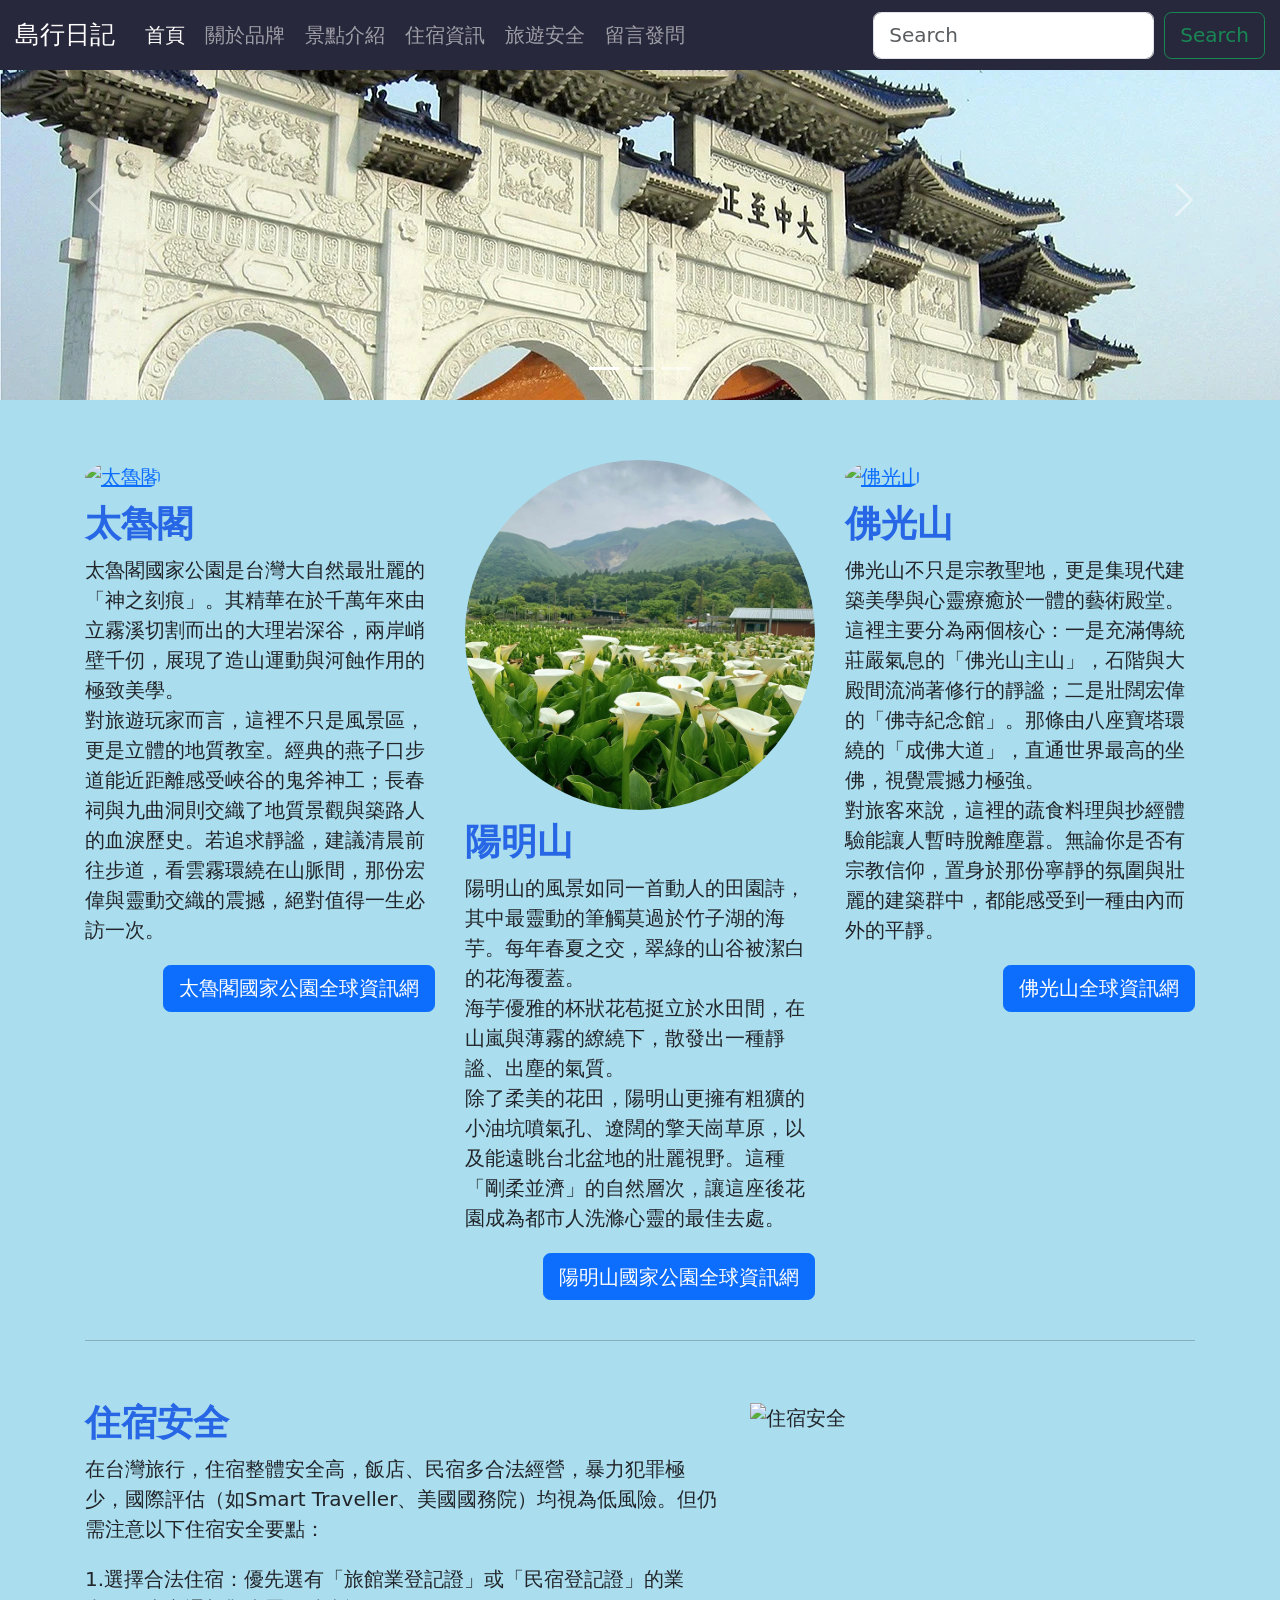
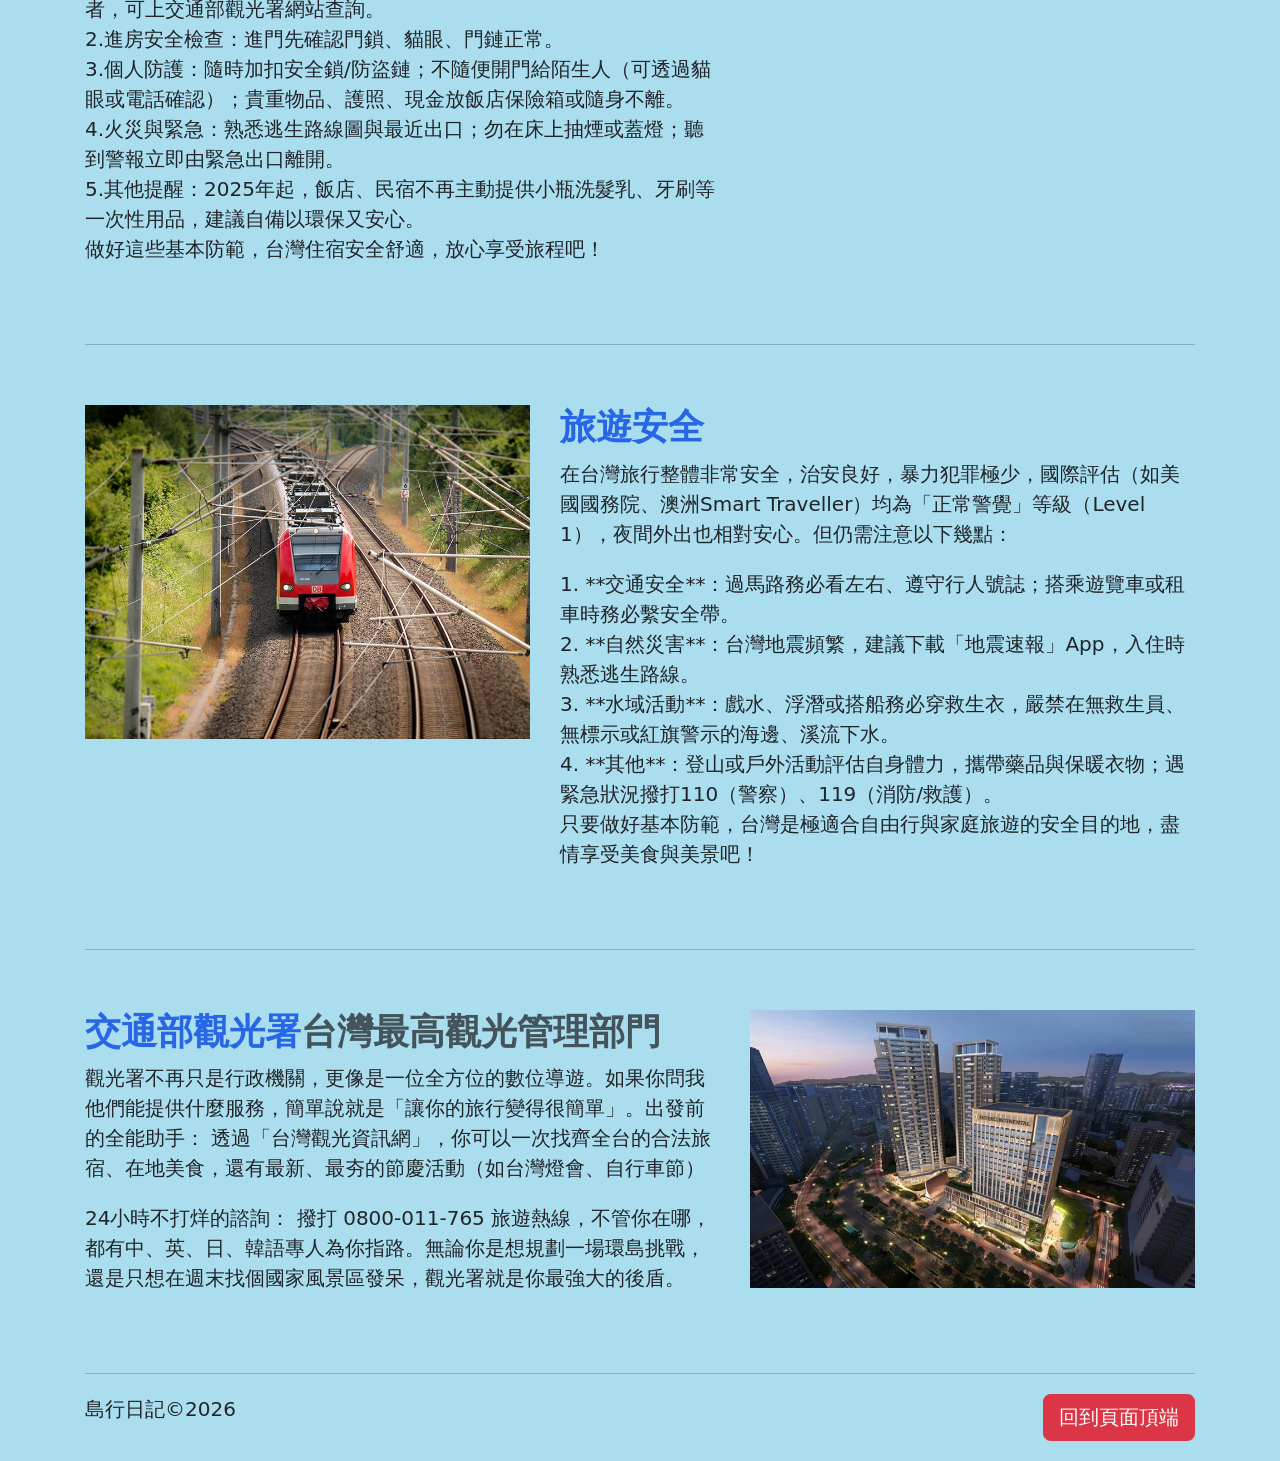
==== index.html @ 9c7a5f28 "Add files via upload" ====
<!-- 宣告網頁文件是HTML5格式 -->
<!doctype html>
<!-- 網頁所屬地區的語言 -->
<html lang="zh-Hant-TW">
  <!-- 檔頭、SEO/GEO/AEO   -->
  <head>
    <!-- 文字編碼 -->
    <meta charset="utf-8">
    <!-- RWD響應式網站 -->
    <meta name="viewport" content="width=device-width, initial-scale=1">
    <!-- 網站作者(擁有者)、品牌名稱 -->
    <meta name="author" content="島行日記">
    <!-- 網頁描述、網頁內容濃縮、可透過ChatGPT協助完成 -->
    <meta name="description" content="島行日記帶您探索台灣。不論是陽明山海芋季住宿、平溪放天燈文化，還是太魯閣壯麗峽谷與彰化八卦山大佛，我們提供最完整的在地旅遊指引與安全規範。">
    <!-- 網頁編輯器 -->
    <meta name="generator" content="Visual Studio Code">
    <!-- 網頁關鍵字、網頁內容提取、可透過ChatGPT協助提取 -->
    <meta name="keywords" content="島行日記, 台灣旅遊, 陽明山住宿, 放天燈, 太魯閣, 八卦山大佛, 台灣景點推薦, 住宿安全, 台灣自由行">
    <!-- favicon品牌Logo -->
    <link rel="shortcut icon" href="/favicon.ico" type="image/x-icon">
    <link rel="icon" href="/favicon.ico" type="image/x-icon">
    <!-- 網頁標題、包含網站名稱和網頁名稱 -->
    <title>島行日記-首頁</title>
    <!-- Bootstrap雲端CSS外部檔 -->
    <link href="https://cdn.jsdelivr.net/npm/bootstrap@5.3.8/dist/css/bootstrap.min.css" rel="stylesheet" integrity="sha384-sRIl4kxILFvY47J16cr9ZwB07vP4J8+LH7qKQnuqkuIAvNWLzeN8tE5YBujZqJLB" crossorigin="anonymous">
    <!-- 自訂的CSS -->
    <link rel="stylesheet" href="css/custom.css">
    <!-- GA追蹤碼 -->
    <!-- Google tag (gtag.js) -->
    <script async src="https://www.googletagmanager.com/gtag/js?id=G-ZQ7512QR5M"></script>
    <script>
      window.dataLayer = window.dataLayer || [];
      function gtag(){dataLayer.push(arguments);}
      gtag('js', new Date());

      gtag('config', 'G-ZQ7512QR5M');
    </script>
  </head>
  <!-- 網頁本文 -->
  <body class="bg-clolr-blue">
     <header class="fixed-top">
      <nav class="navbar navbar-expand-lg bg-dark navbar-dark">
        <div class="container-fluid">
          <a class="navbar-brand" href="index.html">島行日記</a>
          <button class="navbar-toggler" type="button" data-bs-toggle="collapse" data-bs-target="#navbarSupportedContent" aria-controls="navbarSupportedContent" aria-expanded="false" aria-label="Toggle navigation">
            <span class="navbar-toggler-icon"></span>
          </button>
          <div class="collapse navbar-collapse" id="navbarSupportedContent">
            <ul class="navbar-nav me-auto mb-2 mb-lg-0">
              <li class="nav-item">
                <a class="nav-link active" aria-current="page" href="index.html">首頁</a>
              </li>
              <li class="nav-item">
                <a class="nav-link" href="about.html">關於品牌</a>
              </li>
              <li class="nav-item">
                <a class="nav-link" href="viewpoint.html">景點介紹</a>
              </li>
              <li class="nav-item">
                <a class="nav-link" href="infor.html">住宿資訊</a>
              </li>
              <li class="nav-item">
                <a class="nav-link" href="safe.html">旅遊安全</a>
              </li>
              <li class="nav-item">
                <a class="nav-link" href="https://toolkit.url.com.tw/bbs/index.php?email=bbs@trial-162248.url.tw" target="_blank">留言發問</a>
              </li>
            </ul>
            <form class="d-flex" role="search">
              <input class="form-control me-2" type="search" placeholder="Search" aria-label="Search"/>
              <button class="btn btn-outline-success" type="submit">Search</button>
            </form>
          </div>
        </div>
      </nav>      
     </header>
     <main>
      <!-- 輪播圖外層 -->
      <div id="carouselExampleIndicators" class="carousel slide">
        <!-- 指示器 -->
          <div class="carousel-indicators">
            <button type="button" data-bs-target="#carouselExampleIndicators" data-bs-slide-to="0" class="active" aria-current="true" aria-label="Slide 1"></button>
            <button type="button" data-bs-target="#carouselExampleIndicators" data-bs-slide-to="1" aria-label="Slide 2"></button>
            <button type="button" data-bs-target="#carouselExampleIndicators" data-bs-slide-to="2" aria-label="Slide 3"></button>
          </div>
          <!-- 輪播圖片 -->
          <div class="carousel-inner">
            <div class="carousel-item active">
              <img src="images/index/CKS-Memorial-Hall.webp" class="d-block w-100" alt="藍瓦白牆的中正紀念堂牌樓宏偉莊嚴，雕刻細緻典雅，屋簷層層相疊，展現傳統中式建築之美，象徵歷史文化與紀念意義。" title="藍瓦白牆的中正紀念堂牌樓宏偉莊嚴，雕刻細緻典雅，屋簷層層相疊，展現傳統中式建築之美，象徵歷史文化與紀念意義。" aria-label="中正紀念堂">
            </div>
            <div class="carousel-item">
              <img src="images/index/food.webp" class="d-block w-100" alt="木板上擺著香脆夾餅，旁有青檸與多款醬料，後方放著兩瓶Tabasco辣椒醬，畫面色彩濃郁，營造出美味誘人的餐桌氛圍。" title="木板上擺著香脆夾餅，旁有青檸與多款醬料，後方放著兩瓶Tabasco辣椒醬，畫面色彩濃郁，營造出美味誘人的餐桌氛圍。" aria-label="台灣美食">
            </div>
            <div class="carousel-item">
              <img src="images/index/sunmoonlake.webp" class="d-block w-100" alt="湖面平靜倒映青山，碼頭停泊多艘遊船，遊客準備搭船遊湖，右側涼亭臨水而立，景色悠閒宜人，呈現日月潭寧靜秀麗的湖畔風光。" title="湖面平靜倒映青山，碼頭停泊多艘遊船，遊客準備搭船遊湖，右側涼亭臨水而立，景色悠閒宜人，呈現日月潭寧靜秀麗的湖畔風光。" aria-label="日月潭">
            </div>
          </div>
          <!-- 控制器 -->
          <button class="carousel-control-prev" type="button" data-bs-target="#carouselExampleIndicators" data-bs-slide="prev">
            <span class="carousel-control-prev-icon" aria-hidden="true"></span>
            <span class="visually-hidden">Previous</span>
          </button>
          <button class="carousel-control-next" type="button" data-bs-target="#carouselExampleIndicators" data-bs-slide="next">
            <span class="carousel-control-next-icon" aria-hidden="true"></span>
            <span class="visually-hidden">Next</span>
          </button>
      </div>
      <div class="container">
        <div class="row">
          <div class="col-lg-4 order-md-1 mt-5">
            <a href="https://www.ymsnp.gov.tw/ch" target="_blank"><img src="images/index/CallaLily.webp" class="rounded-circle w-100" alt="陽明山海芋" title="陽明山海芋" aria-label="陽明山海芋"></a>
            <div class="card-body">
              <h2 class="mt-2">陽明山</h2>
              <p class="card-text">陽明山的風景如同一首動人的田園詩，其中最靈動的筆觸莫過於竹子湖的海芋。每年春夏之交，翠綠的山谷被潔白的花海覆蓋。<br>海芋優雅的杯狀花苞挺立於水田間，在山嵐與薄霧的繚繞下，散發出一種靜謐、出塵的氣質。<br>除了柔美的花田，陽明山更擁有粗獷的小油坑噴氣孔、遼闊的擎天崗草原，以及能遠眺台北盆地的壯麗視野。這種「剛柔並濟」的自然層次，讓這座後花園成為都市人洗滌心靈的最佳去處。</p>
              <p class="text-end"><a href="https://www.ymsnp.gov.tw/ch" target="_blank" class="btn btn-primary" role="button">陽明山國家公園全球資訊網</a></p>
            </div>
          </div>
          <div class="col-lg-4 order-md-0 mt-5">
            <a href="https://www.taroko.gov.tw/ch" target="_blank"><img src="images/index/Taroko.webp" class="rounded-circle w-100" alt="太魯閣" title="太魯閣" aria-label="太魯閣"></a>
            <div class="card-body">
              <h2 class="mt-2">太魯閣</h2>
              <p class="card-text">太魯閣國家公園是台灣大自然最壯麗的「神之刻痕」。其精華在於千萬年來由立霧溪切割而出的大理岩深谷，兩岸峭壁千仞，展現了造山運動與河蝕作用的極致美學。<br>對旅遊玩家而言，這裡不只是風景區，更是立體的地質教室。經典的燕子口步道能近距離感受峽谷的鬼斧神工；長春祠與九曲洞則交織了地質景觀與築路人的血淚歷史。若追求靜謐，建議清晨前往步道，看雲霧環繞在山脈間，那份宏偉與靈動交織的震撼，絕對值得一生必訪一次。</p>
              <p class="text-end"><a href="https://www.taroko.gov.tw/ch" target="_blank" class="btn btn-primary" role="button">太魯閣國家公園全球資訊網</a></p>
            </div>
          </div>
          <div class="col-lg-4 order-md-2 mt-5">
            <a href="https://www.fgs.org.tw/" target="_blank"><img src="images/index/FoGuangShan.webp" class="rounded-circle w-100" alt="佛光山" title="佛光山" aria-label="佛光山"></a>
            <div class="card-body">
              <h2 class="mt-2">佛光山</h2>
              <p class="card-text">佛光山不只是宗教聖地，更是集現代建築美學與心靈療癒於一體的藝術殿堂。這裡主要分為兩個核心：一是充滿傳統莊嚴氣息的「佛光山主山」，石階與大殿間流淌著修行的靜謐；二是壯闊宏偉的「佛寺紀念館」。那條由八座寶塔環繞的「成佛大道」，直通世界最高的坐佛，視覺震撼力極強。<br>對旅客來說，這裡的蔬食料理與抄經體驗能讓人暫時脫離塵囂。無論你是否有宗教信仰，置身於那份寧靜的氛圍與壯麗的建築群中，都能感受到一種由內而外的平靜。</p>
              <p class="text-end"><a href="https://www.fgs.org.tw/" target="_blank" class="btn btn-primary" role="button">佛光山全球資訊網</a></p>
            </div>
          </div>
        </div>
        <hr>
        <div class="row my-5">
         <div class="col-md-7 ">
            <h2>住宿安全<span class="text-muted"></span></h2>
            <p>在台灣旅行，住宿整體安全高，飯店、民宿多合法經營，暴力犯罪極少，國際評估（如Smart Traveller、美國國務院）均視為低風險。但仍需注意以下住宿安全要點：</p>
            <p>1.選擇合法住宿：優先選有「旅館業登記證」或「民宿登記證」的業者，可上交通部觀光署網站查詢。<br>2.進房安全檢查：進門先確認門鎖、貓眼、門鏈正常。<br>3.個人防護：隨時加扣安全鎖/防盜鏈；不隨便開門給陌生人（可透過貓眼或電話確認）；貴重物品、護照、現金放飯店保險箱或隨身不離。<br>4.火災與緊急：熟悉逃生路線圖與最近出口；勿在床上抽煙或蓋燈；聽到警報立即由緊急出口離開。<br>5.其他提醒：2025年起，飯店、民宿不再主動提供小瓶洗髮乳、牙刷等一次性用品，建議自備以環保又安心。<br>做好這些基本防範，台灣住宿安全舒適，放心享受旅程吧！</p>
         </div>
         <div class="col-md-5">
            <img src="images/index/room.webp" class="img-fluid mx-auto" alt="住宿安全" title="住宿安全" aria-label="住宿安全">
         </div>
        </div>
        <hr>
        <div class="row my-5">
         <div class="col-md-7 order-md-1">
            <h2>旅遊安全<span class="text-muted"></span></h2>
            <p>在台灣旅行整體非常安全，治安良好，暴力犯罪極少，國際評估（如美國國務院、澳洲Smart Traveller）均為「正常警覺」等級（Level 1），夜間外出也相對安心。但仍需注意以下幾點：</p>
            <p>1. **交通安全**：過馬路務必看左右、遵守行人號誌；搭乘遊覽車或租車時務必繫安全帶。<br>2. **自然災害**：台灣地震頻繁，建議下載「地震速報」App，入住時熟悉逃生路線。<br>3. **水域活動**：戲水、浮潛或搭船務必穿救生衣，嚴禁在無救生員、無標示或紅旗警示的海邊、溪流下水。<br>4. **其他**：登山或戶外活動評估自身體力，攜帶藥品與保暖衣物；遇緊急狀況撥打110（警察）、119（消防/救護）。<br>只要做好基本防範，台灣是極適合自由行與家庭旅遊的安全目的地，盡情享受美食與美景吧！</p>
         </div>
         <div class="col-md-5 order-md-0">
            <img src="images/index/trffic.webp" class="img-fluid mx-auto" alt="行駛中的火車" title="行駛中的火車" aria-label="行駛中的火車">
         </div>
        </div>
        <hr>
        <div class="row my-5">
         <div class="col-md-7">
            <h2>交通部觀光署<span class="text-muted">台灣最高觀光管理部門</span></h2>
            <p>觀光署不再只是行政機關，更像是一位全方位的數位導遊。如果你問我他們能提供什麼服務，簡單說就是「讓你的旅行變得很簡單」。出發前的全能助手： 透過「台灣觀光資訊網」，你可以一次找齊全台的合法旅宿、在地美食，還有最新、最夯的節慶活動（如台灣燈會、自行車節）</p>
            <p>24小時不打烊的諮詢： 撥打 0800-011-765 旅遊熱線，不管你在哪，都有中、英、日、韓語專人為你指路。無論你是想規劃一場環島挑戰，還是只想在週末找個國家風景區發呆，觀光署就是你最強大的後盾。</p>
         </div>
         <div class="col-md-5">
            <img src="images/index/InterContinental Taichung.webp" class="img-fluid mx-auto" alt="交通部觀光署" title="交通部觀光署" aria-label="交通部觀光署">
         </div>
        </div>
        <hr>
      </div>
      <footer class="container">
        <p class="float-end"><a href="#top" class="btn btn-danger">回到頁面頂端</a></p>
        <p>島行日記&copy;2026</p>
      </footer>
     </main>
    <!-- Bootstrap雲端JS外部檔 -->
    <script src="https://cdn.jsdelivr.net/npm/bootstrap@5.3.8/dist/js/bootstrap.bundle.min.js" integrity="sha384-FKyoEForCGlyvwx9Hj09JcYn3nv7wiPVlz7YYwJrWVcXK/BmnVDxM+D2scQbITxI" crossorigin="anonymous"></script>
  </body>
</html>
---- css/custom.css ----
:root,
[data-bs-theme=dark]{--bs-dark-rgb: 40, 40, 60;}

/* 利用根元素作為標籤選取器,改變整體頁面的文字大小 */
body {background: #aaddee;}

html {font-size: 20px;}

/* 標題一級的文字大小 */
h1{font-size: 2rem}
/* 標題二級的文字設定,選取器是標籤,影響整體 */
h2{font-size: 1.8rem;font-weight: 800;color: rgb(39, 102, 229);}
/* 選取器識類別,影響個別,需要手動套用 */
.h2-custom-pink {font-size: 3rem;font-weight: 800; color: rgb(255, 0,195);}

/* 駝峰式命名，與其他CSS衝突 */
.iconsTitle{
    font-size: 2rem !important;
    color: rgb(39, 102, 229);
    vertical-align: text-bottom;
}

/* li{color: green;} */

/* 單獨針對項目/編號清單的符號色彩,優化前 
ul li::marker{color: #ff8800;}
ol li::marker{color: #ff8800;}*/

/* 單獨針對項目/編號清單的符號色彩,優化後方式一 
ul li::marker,ol li::marker{color: #ff8800;}*/
 
/* 單獨針對項目/編號清單的符號色彩,優化後方式一 */
li::marker{color: #ff8800;}

/* ChatGPT:旅遊安全頁面的旅遊警示的四個等級文字色彩 */
.text-muted{
    color: #666666;/* 灰色,表示次要、輕微的資訊 */
}
.text-warning{
    color: #ffdd00;/* 黃色,表示提醒、警示 */
}
.text-alert{
    color: #ff8800;/* 橙色,表示注意或強調 */
}
.text-danger{
    color: #cc0000;/* 紅色，表示錯誤、危險 */
}

/* 保留card類別,新增樣式拿掉邊框 */
.card-no-border{
    border: none;
    background: none;
}

/* 字體樣式粗細,100-900 */
/* 類別:個別套用 */
.text-boldest{
    font-weight: 900;
}
/* 複合:整體套用 */
#notes h5{
    font-weight: 900;
}

.imgCut{
     width: 100%;/*原圖尺寸、父層寬度 */
    height: 500px;
    clip:rect(0px,0px,290px,0px);
    object-fit: cover;
}
.textIndent{
     text-indent: 2rem;/*文字首行縮排 */
}
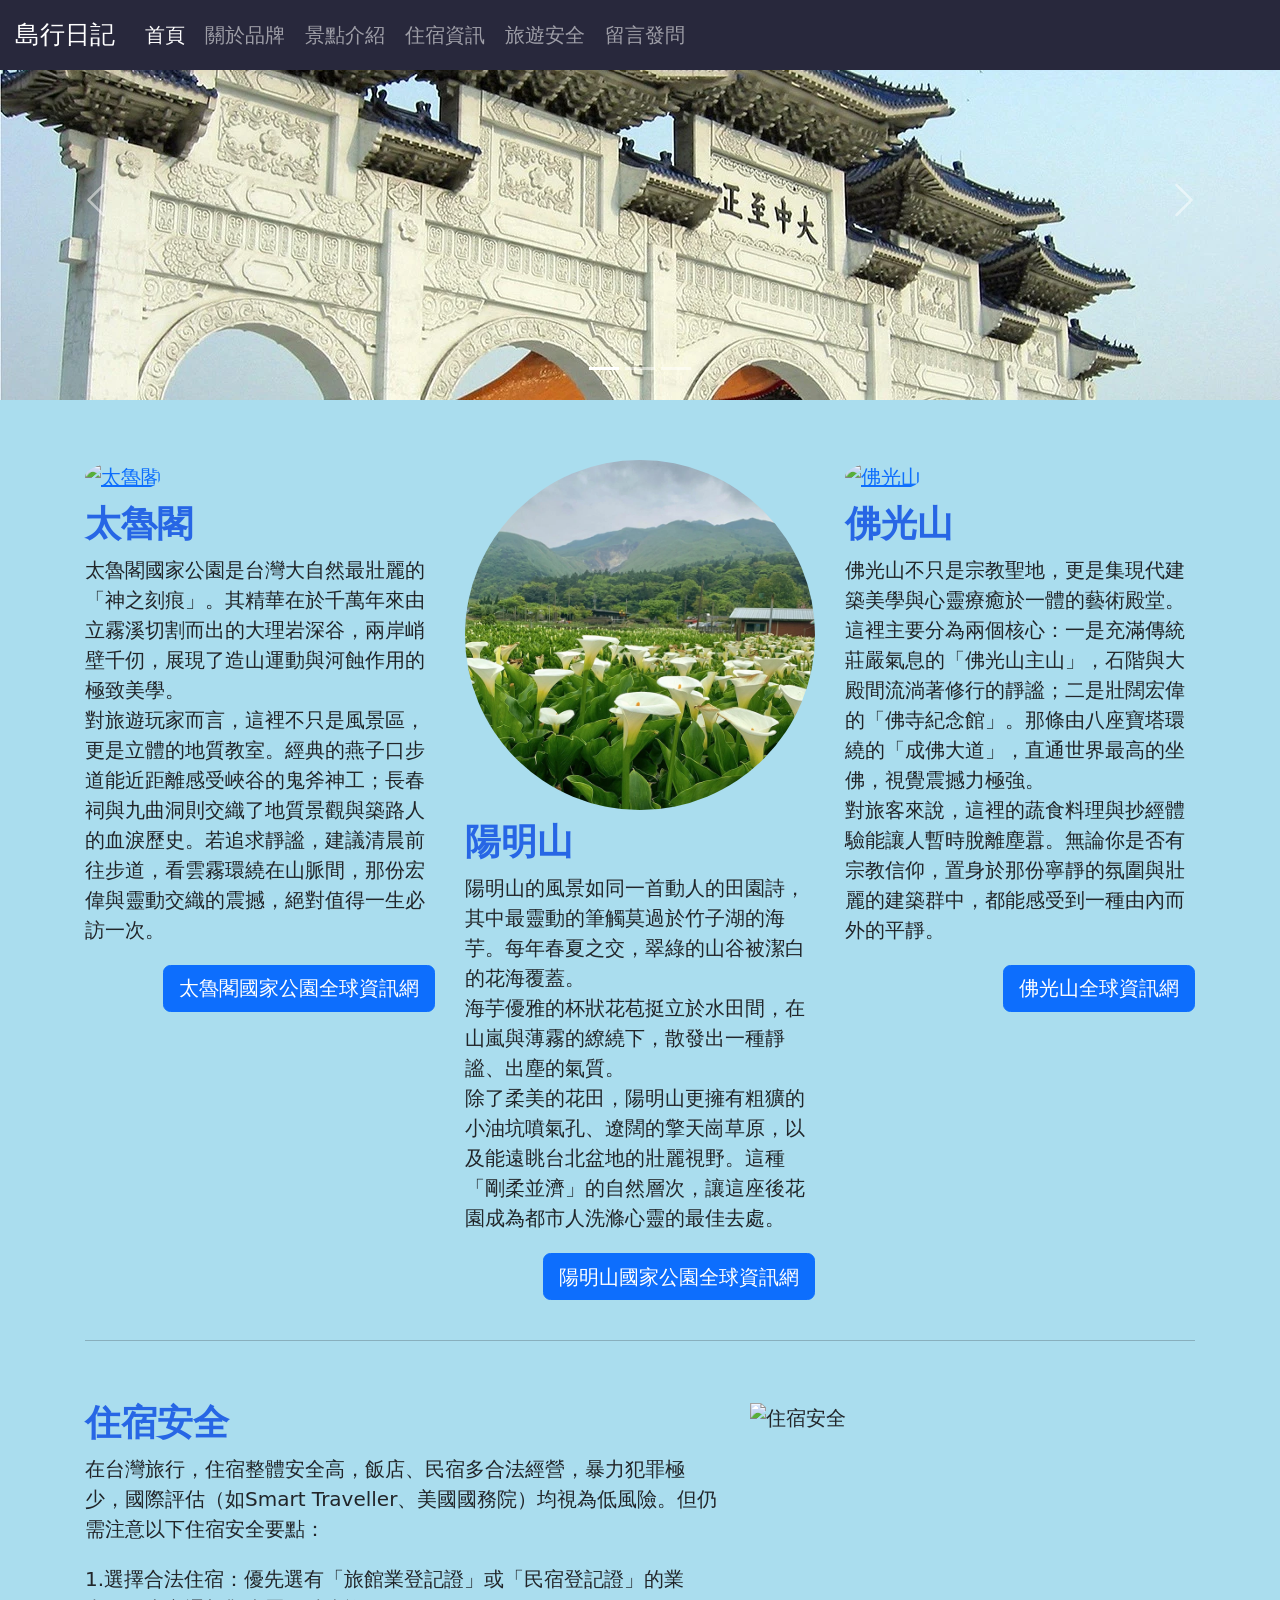
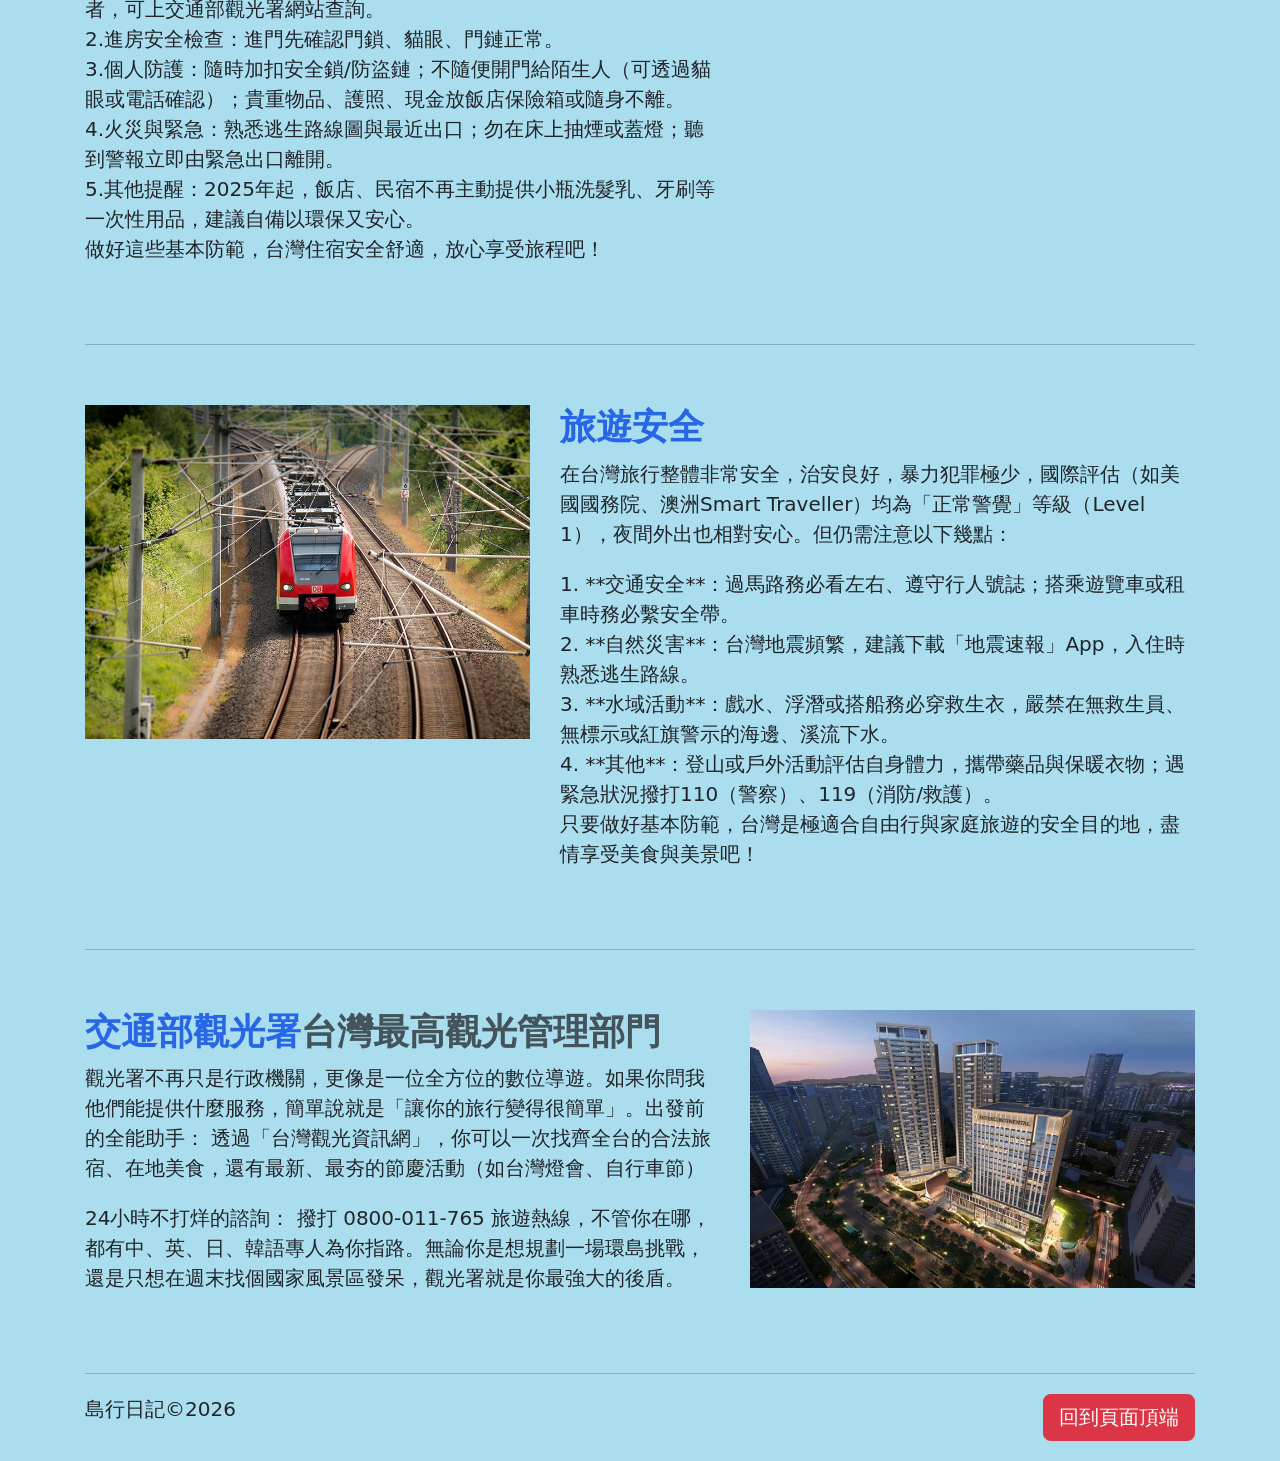
==== commit 61ca3658: "Update index.html" ====
--- a/index.html
+++ b/index.html
@@ -66,10 +66,9 @@
                 <a class="nav-link" href="https://toolkit.url.com.tw/bbs/index.php?email=bbs@trial-162248.url.tw" target="_blank">留言發問</a>
               </li>
             </ul>
-            <form class="d-flex" role="search">
-              <input class="form-control me-2" type="search" placeholder="Search" aria-label="Search"/>
-              <button class="btn btn-outline-success" type="submit">Search</button>
-            </form>
+            <script async src="https://cse.google.com/cse.js?cx=401ed8e2b3f2141e5">
+            </script>
+            <div class="gcse-search"></div>
           </div>
         </div>
       </nav>      
@@ -175,4 +174,4 @@
     <!-- Bootstrap雲端JS外部檔 -->
     <script src="https://cdn.jsdelivr.net/npm/bootstrap@5.3.8/dist/js/bootstrap.bundle.min.js" integrity="sha384-FKyoEForCGlyvwx9Hj09JcYn3nv7wiPVlz7YYwJrWVcXK/BmnVDxM+D2scQbITxI" crossorigin="anonymous"></script>
   </body>
-</html>+</html>
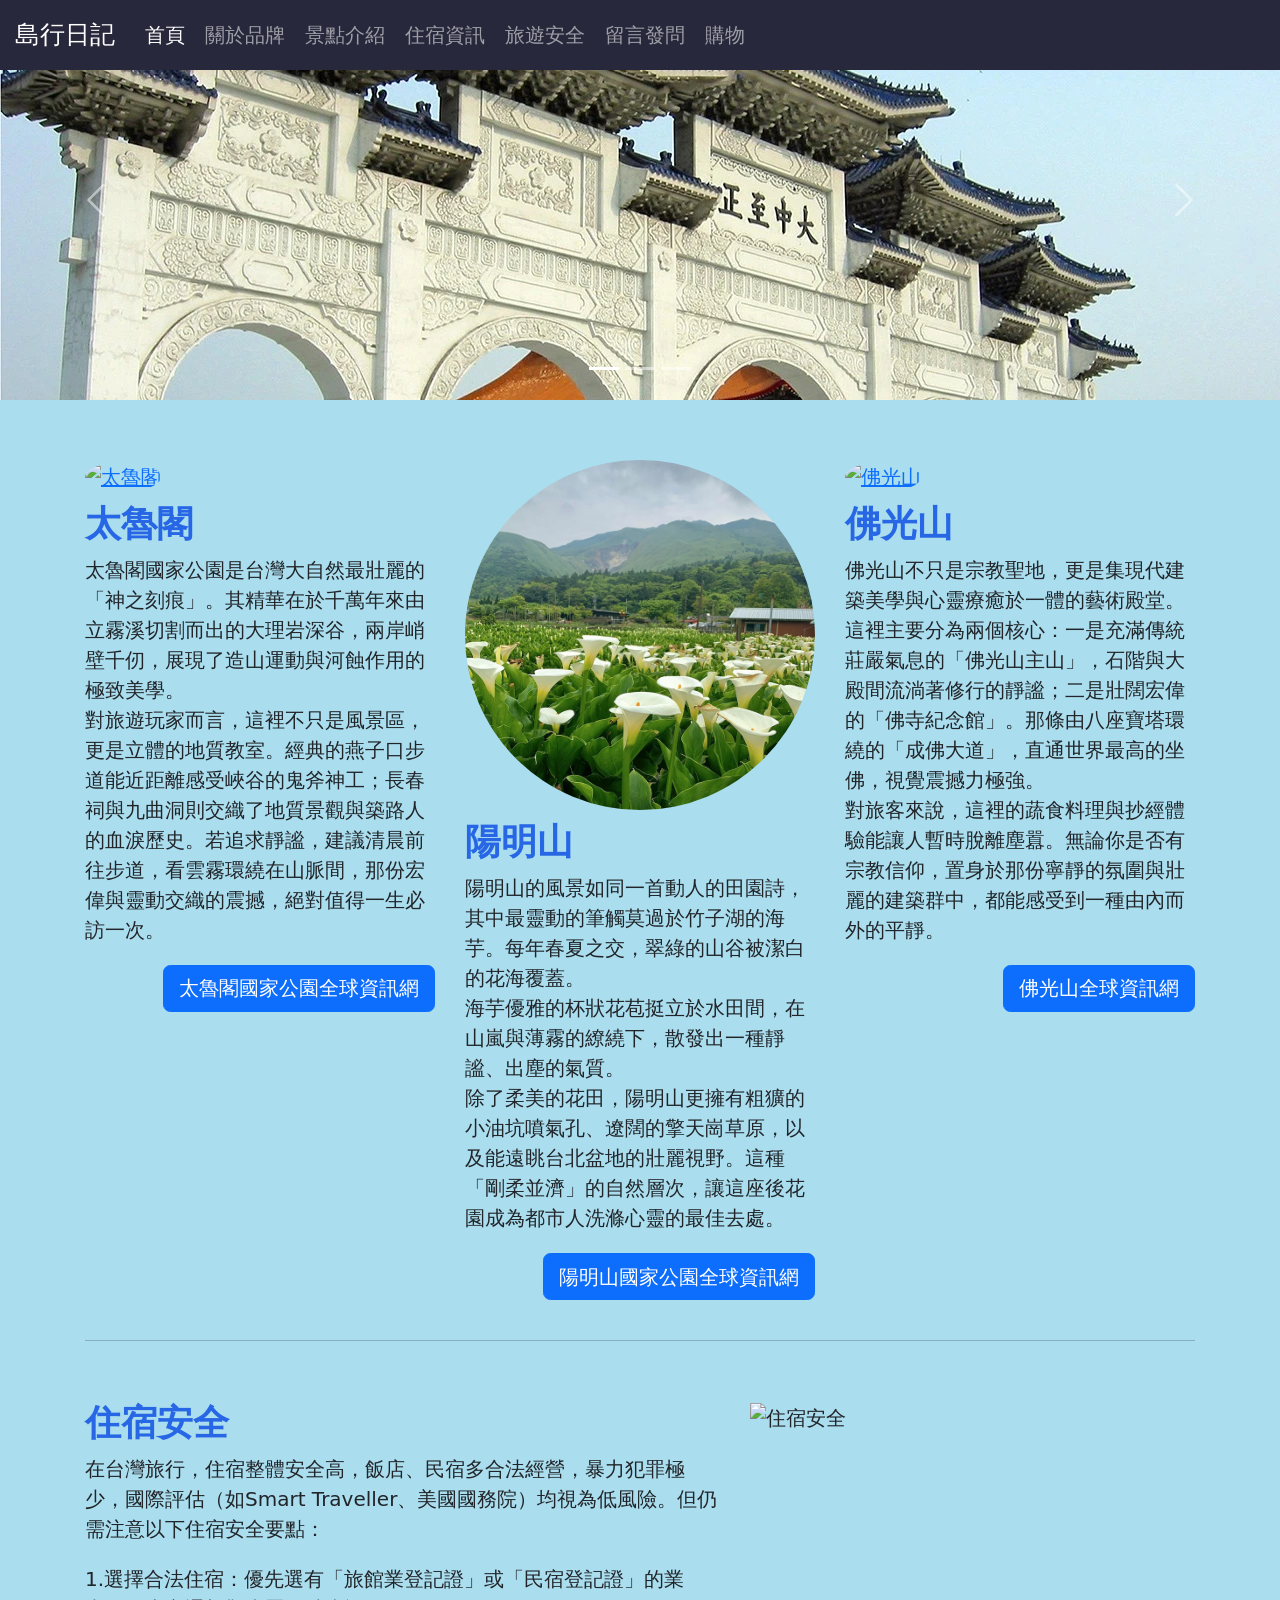
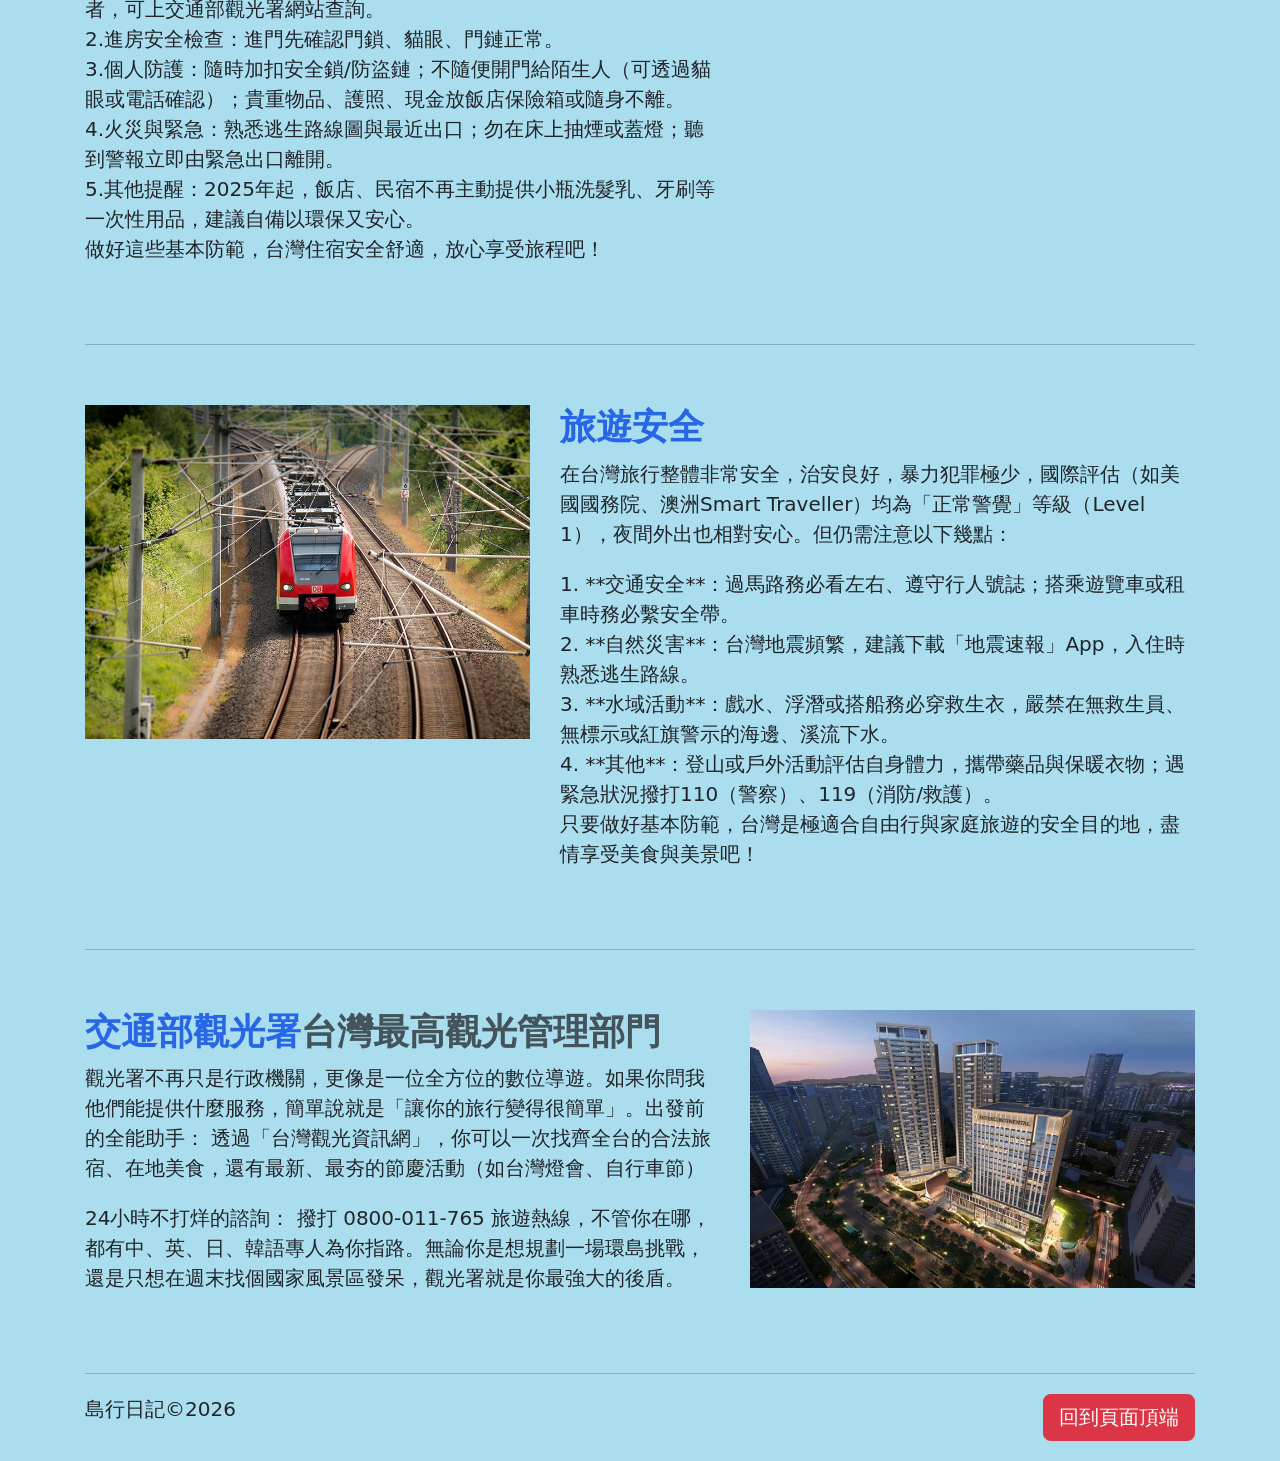
==== commit ce6c2bc1: "Update index.html" ====
--- a/index.html
+++ b/index.html
@@ -65,10 +65,13 @@
               <li class="nav-item">
                 <a class="nav-link" href="https://toolkit.url.com.tw/bbs/index.php?email=bbs@trial-162248.url.tw" target="_blank">留言發問</a>
               </li>
+			  <li class="nav-item">
+                <a class="nav-link" href="https://bestsavor.easy.co/" target="_blank">購物</a>
+              </li>
             </ul>
             <script async src="https://cse.google.com/cse.js?cx=401ed8e2b3f2141e5">
-            </script>
-            <div class="gcse-search"></div>
+			</script>
+			<div class="gcse-search"></div>
           </div>
         </div>
       </nav>      
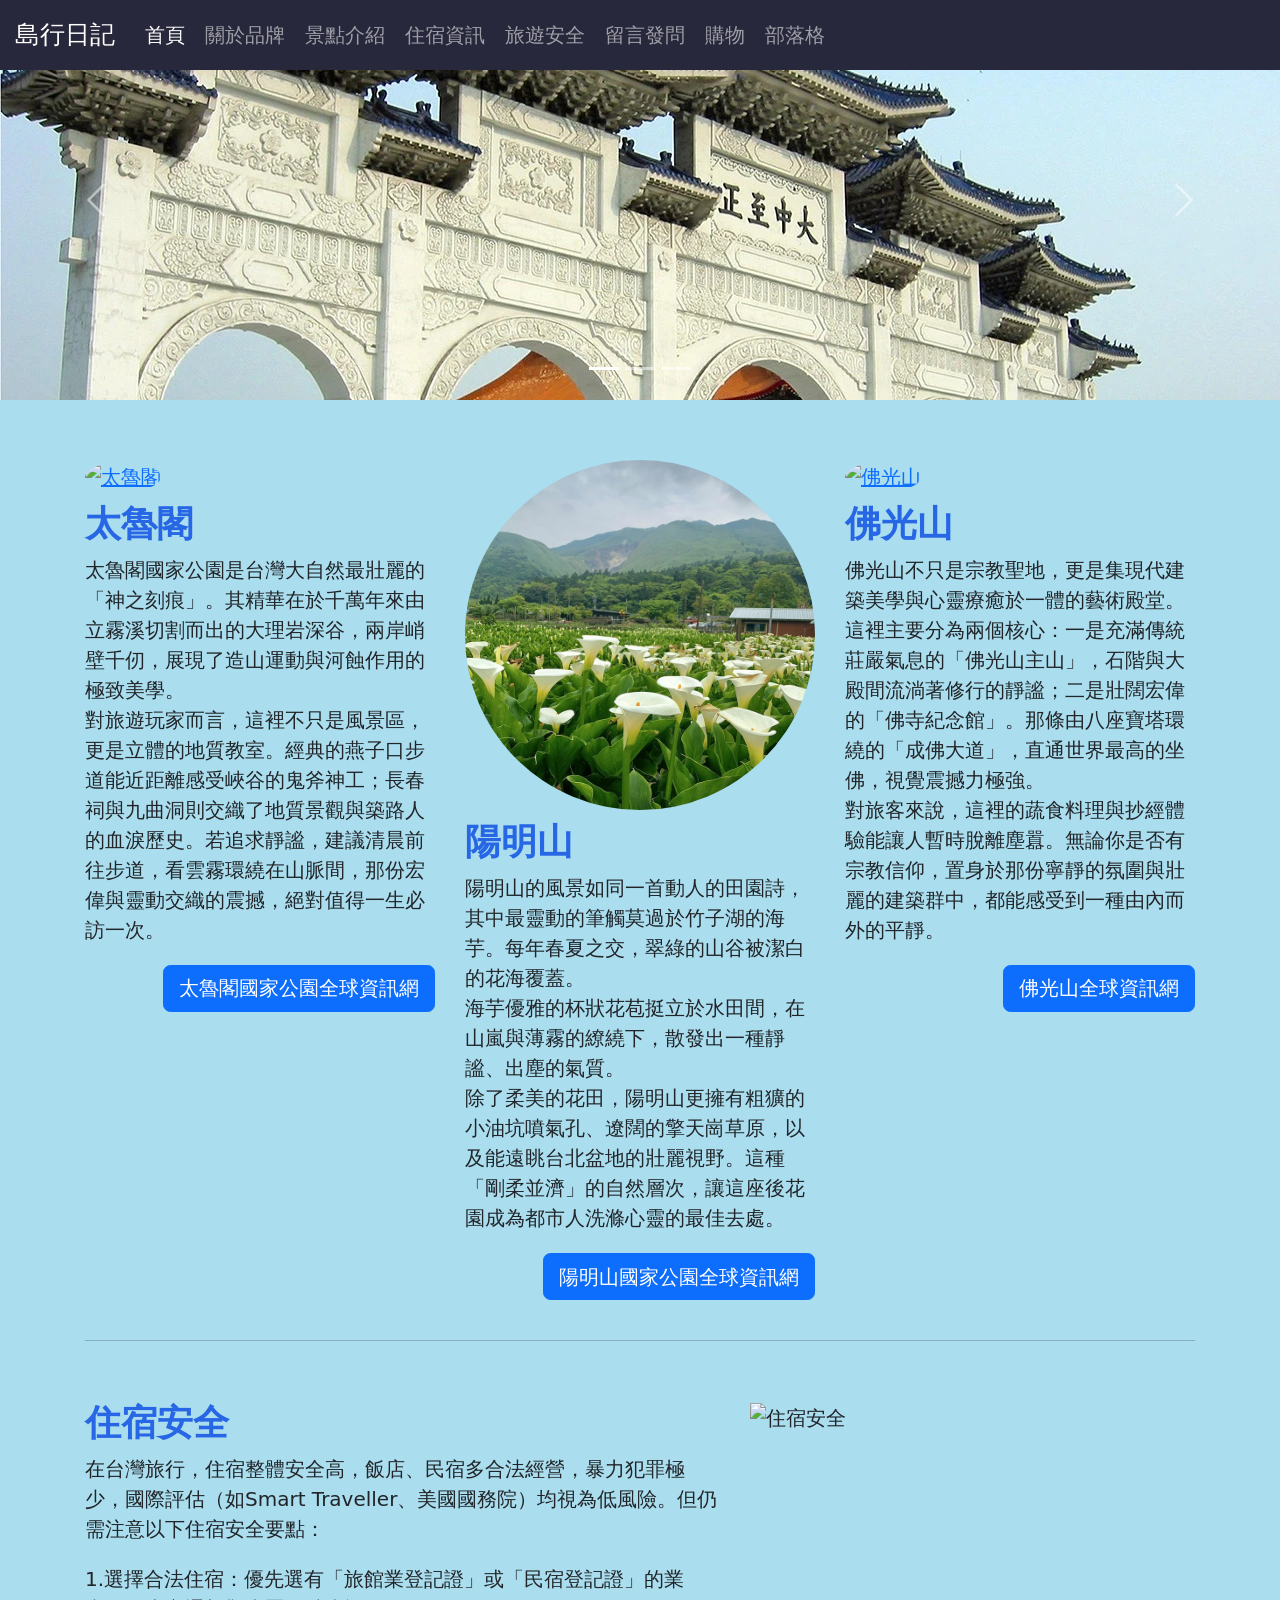
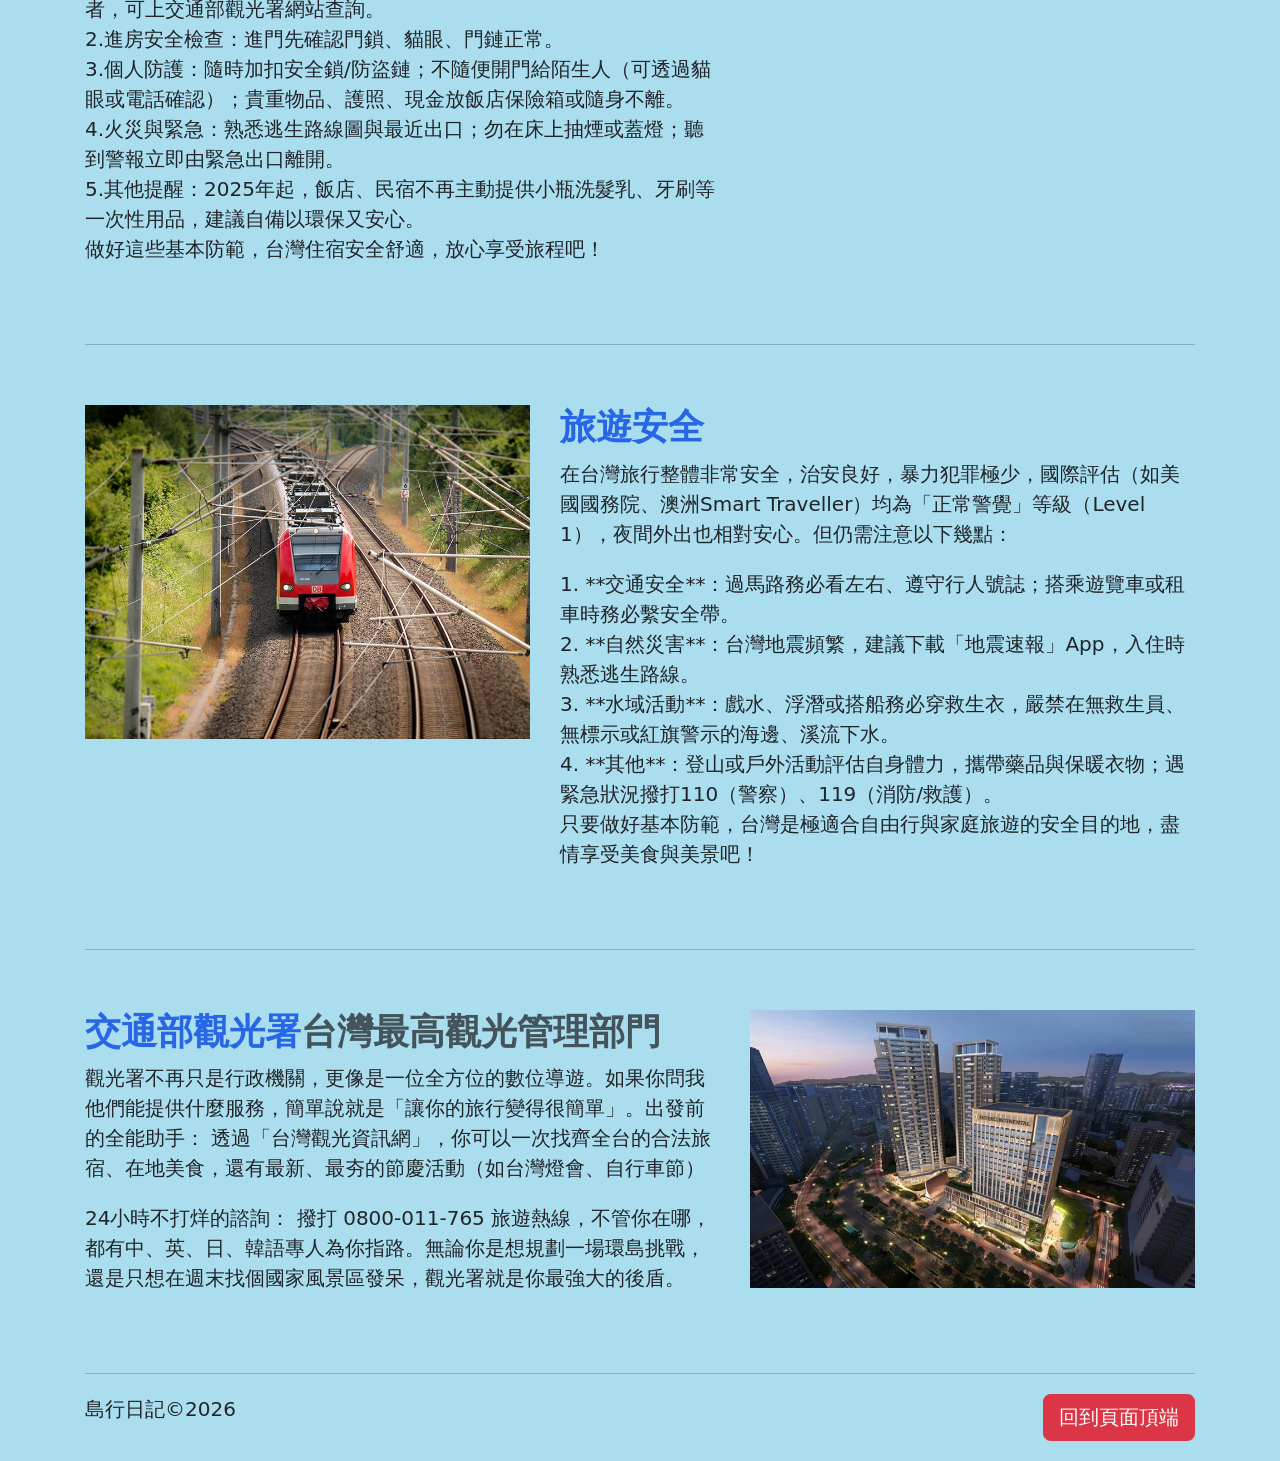
==== commit 97399558: "Update index.html" ====
--- a/index.html
+++ b/index.html
@@ -66,7 +66,10 @@
                 <a class="nav-link" href="https://toolkit.url.com.tw/bbs/index.php?email=bbs@trial-162248.url.tw" target="_blank">留言發問</a>
               </li>
 			  <li class="nav-item">
-                <a class="nav-link" href="https://bestsavor.easy.co/" target="_blank">購物</a>
+                <a class="nav-link" href="https://bestsavor.easy.co" target="_blank">購物</a>
+              </li>
+			  <li class="nav-item">
+                <a class="nav-link" href="https://islandjourna.wordpress.com" target="_blank">部落格</a>
               </li>
             </ul>
             <script async src="https://cse.google.com/cse.js?cx=401ed8e2b3f2141e5">
